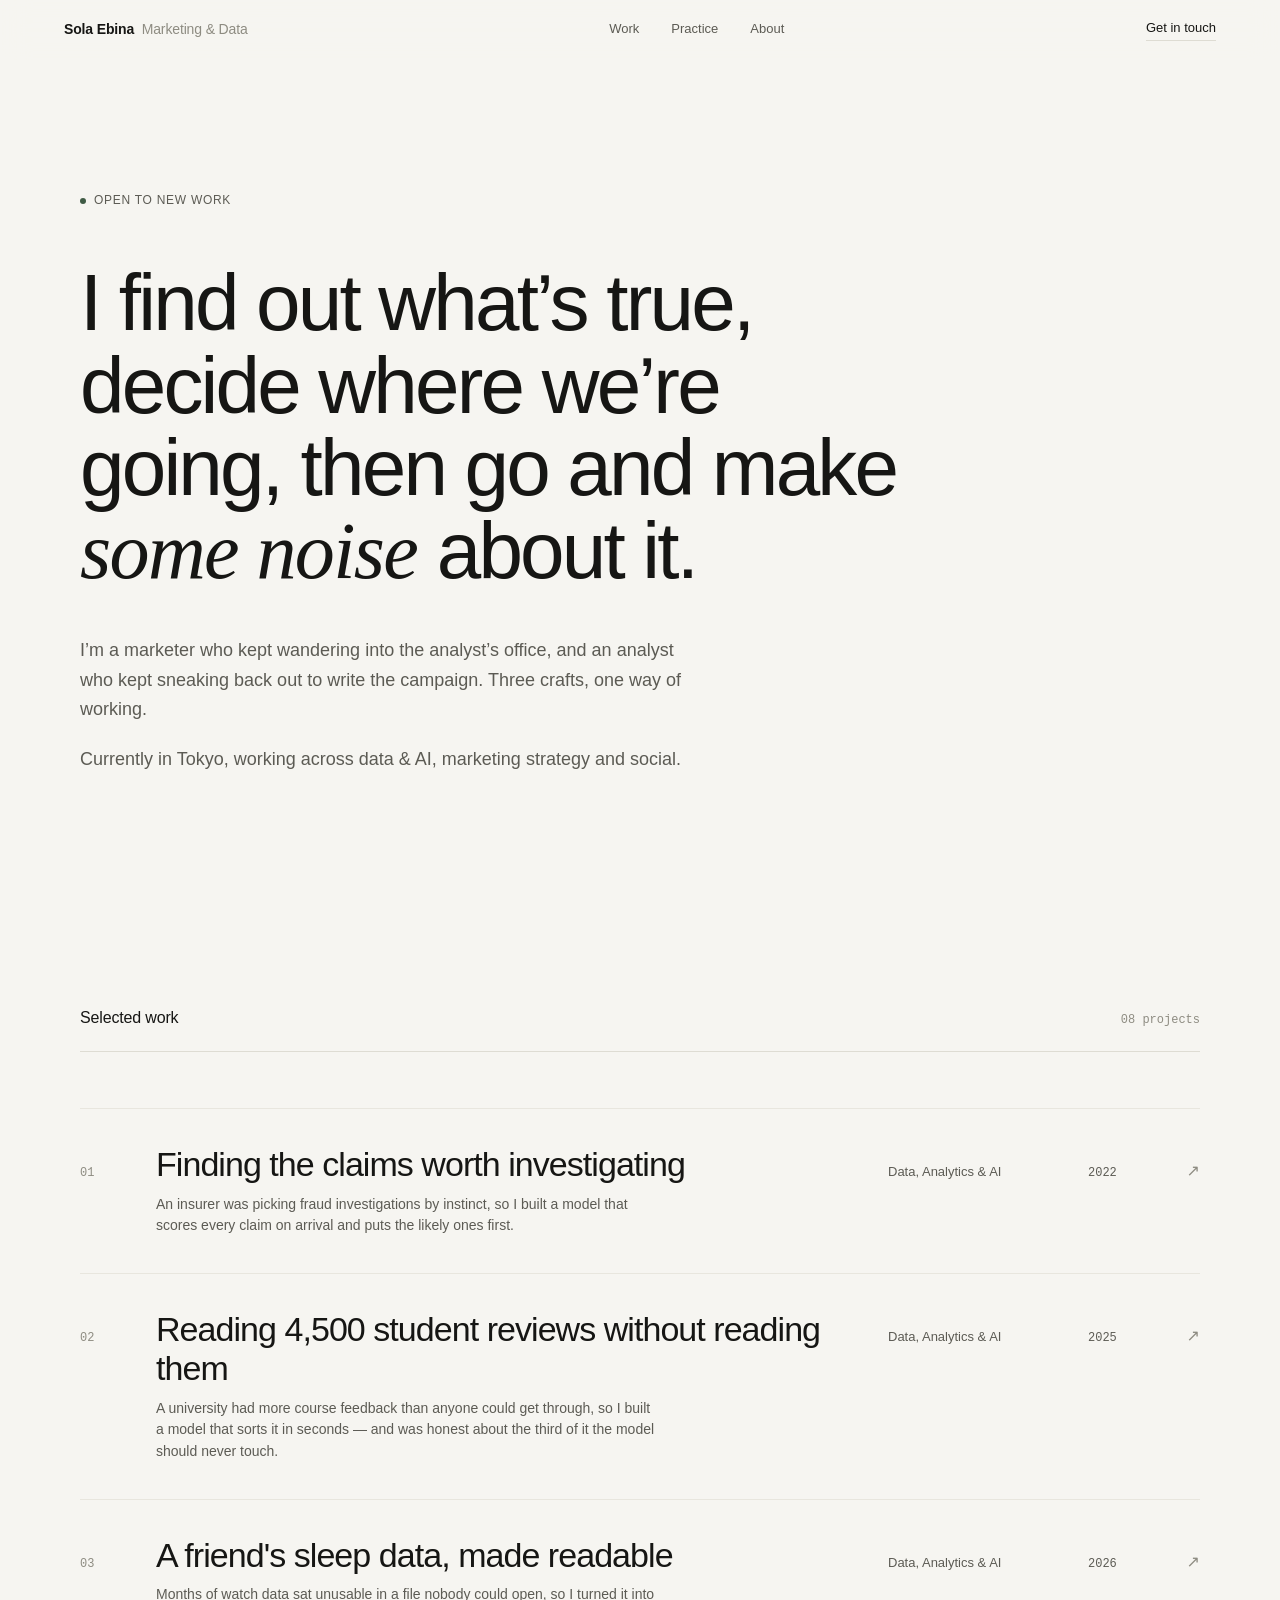
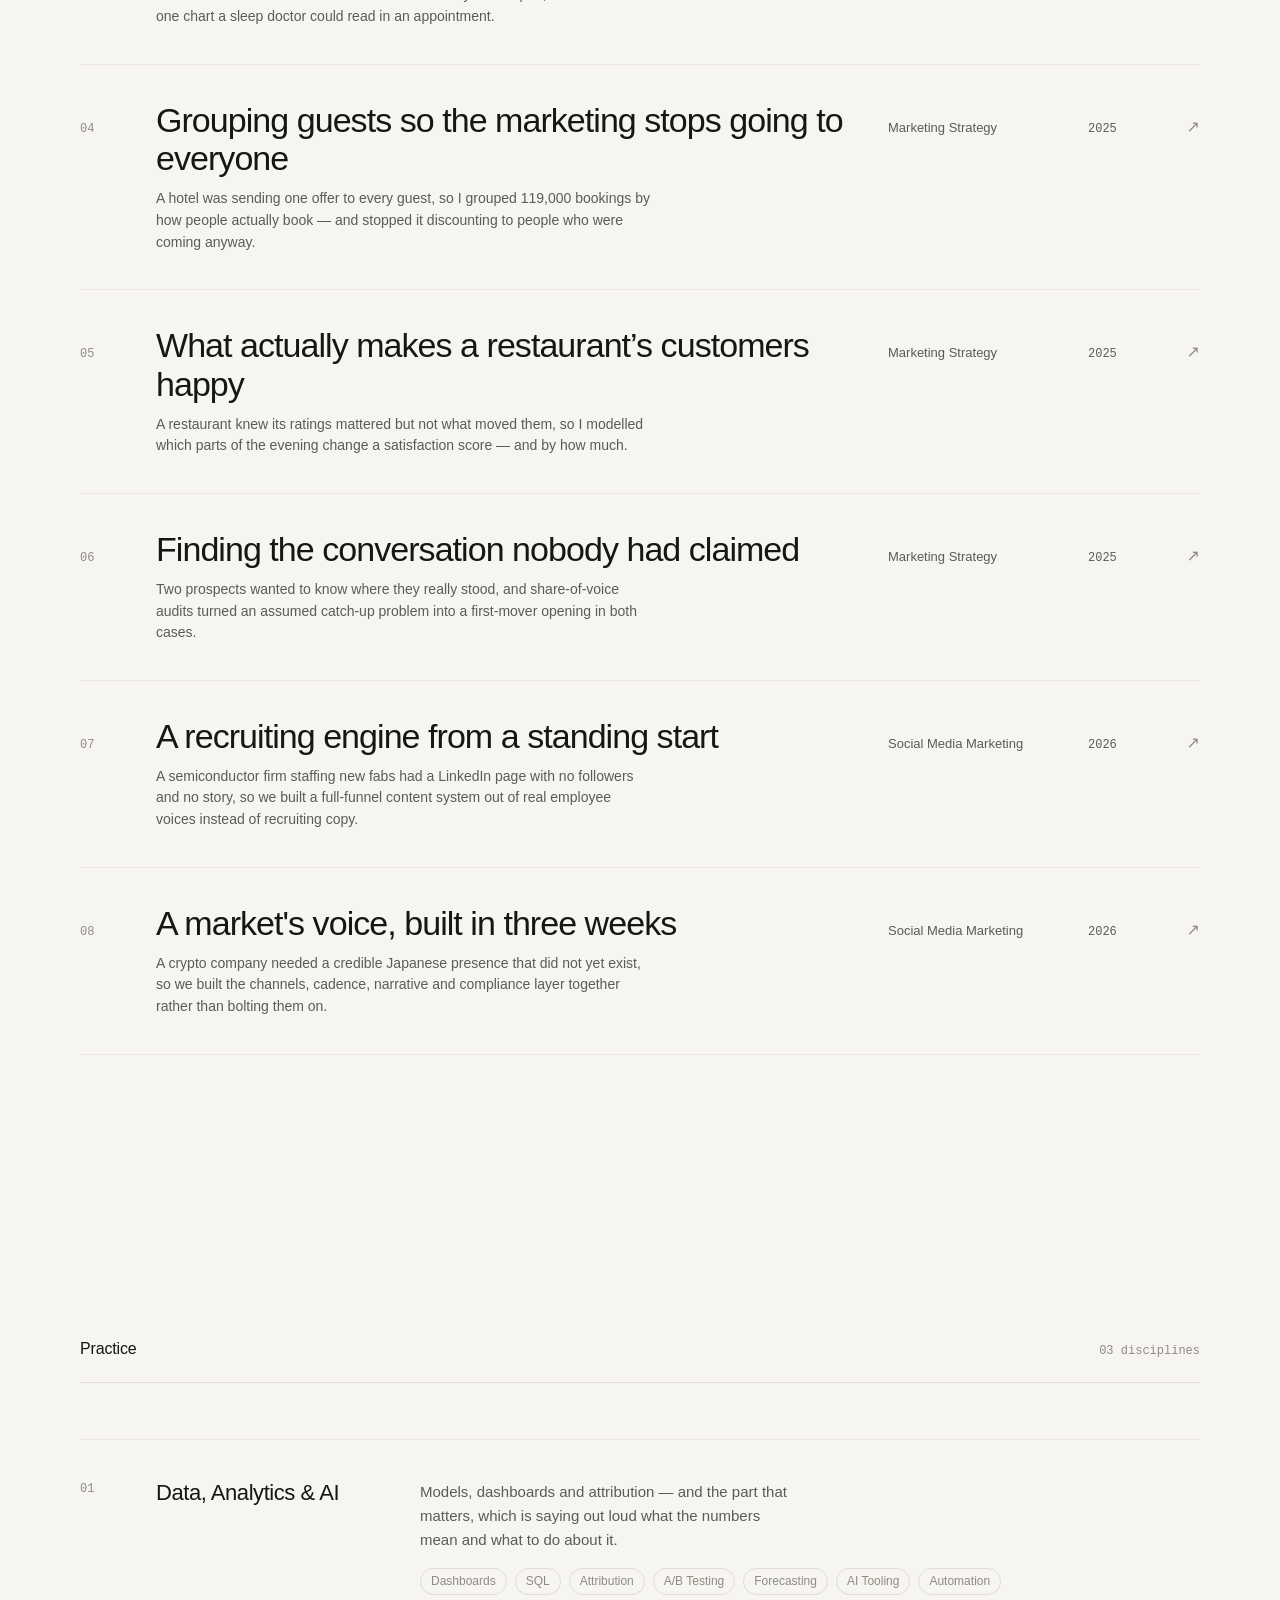
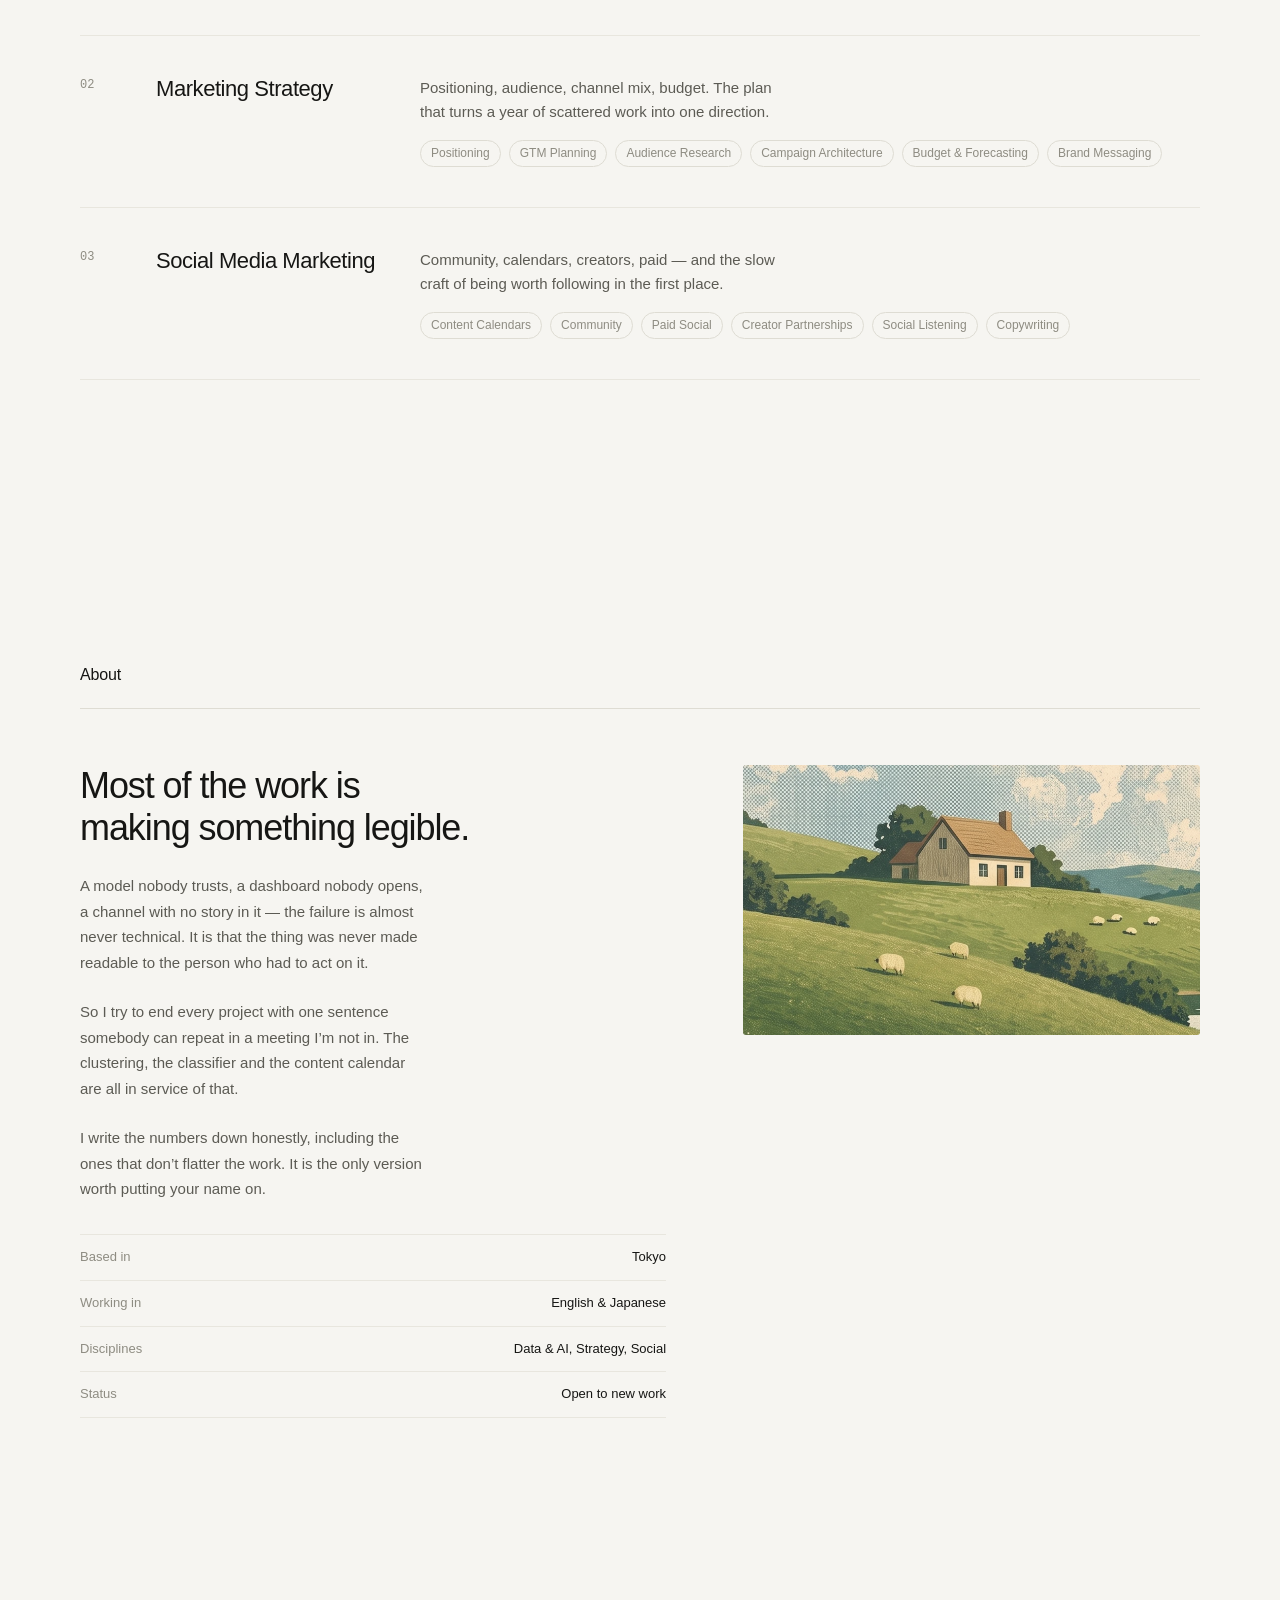
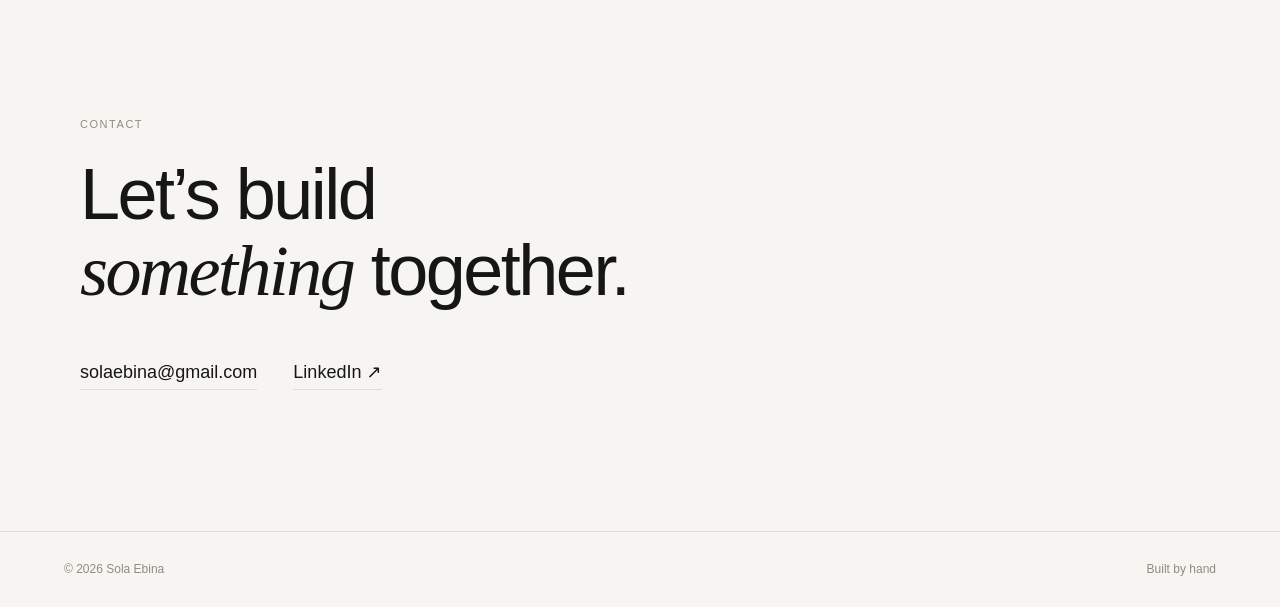
==== index.html @ cb2fb47f "Build minimal portfolio with restructured case studies A ground-up rewrite of the portfolio as a min" ====
<!DOCTYPE html>
<html lang="en">
<head>
<meta charset="utf-8">
<meta name="viewport" content="width=device-width, initial-scale=1">
<title>Sola Ebina — Marketing &amp; Data</title>
<meta name="description" content="Marketing strategist and data analyst. Selected work in data &amp; AI, marketing strategy and social media.">
<meta name="color-scheme" content="light dark">
<meta property="og:title" content="Sola Ebina — Marketing &amp; Data">
<meta property="og:description" content="Marketing strategist and data analyst. Selected work in data &amp; AI, marketing strategy and social media.">
<meta property="og:type" content="website">
<link rel="icon" href="data:image/svg+xml,<svg xmlns='http://www.w3.org/2000/svg' viewBox='0 0 100 100'><rect width='100' height='100' rx='22' fill='%23161614'/><text x='50' y='70' font-size='58' font-family='Helvetica,Arial' fill='%23F6F5F1' text-anchor='middle'>S</text></svg>">
<link rel="stylesheet" href="styles.css">
</head>
<body>

<a class="skip" href="#work">Skip to work</a>

<header class="site-head">
  <a class="brand" href="#top"><b data-p="name">Sola Ebina</b> &nbsp;<span data-p="role">Marketing &amp; Data</span></a>
  <nav class="site-nav" aria-label="Sections">
    <a href="#work">Work</a>
    <a href="#practice">Practice</a>
    <a href="#about">About</a>
  </nav>
  <a class="head-cta" href="#contact">Get in touch</a>
</header>

<main id="top">

  <!-- ── hero ──────────────────────────────────────────────────────────── -->
  <section class="hero wrap">
    <p class="status"><i></i> Open to new work</p>
    <h1>I find out what&rsquo;s true, decide where we&rsquo;re going, then go and make <em>some noise</em> about it.</h1>
    <p class="hero-sub">
      I&rsquo;m a marketer who kept wandering into the analyst&rsquo;s office, and an analyst
      who kept sneaking back out to write the campaign. Three crafts, one way of working.
    </p>
    <p class="hero-sub">
      Currently in <span data-p="location">Tokyo</span>, working across data &amp; AI,
      marketing strategy and social.
    </p>
  </section>

  <!-- ── selected work ─────────────────────────────────────────────────── -->
  <section class="section wrap" id="work">
    <div class="section-head">
      <h2>Selected work</h2>
      <span class="section-count" data-count>&nbsp;</span>
    </div>
    <div class="index" data-index><!-- built by app.js --></div>
  </section>

  <!-- ── practice ──────────────────────────────────────────────────────── -->
  <section class="section wrap rise" id="practice">
    <div class="section-head">
      <h2>Practice</h2>
      <span class="section-count">03 disciplines</span>
    </div>
    <div class="practice-list" data-practice><!-- built by app.js --></div>
  </section>

  <!-- ── about ─────────────────────────────────────────────────────────── -->
  <section class="section wrap rise" id="about">
    <div class="section-head">
      <h2>About</h2>
    </div>

    <div class="about-grid">
      <div class="about-copy">
        <h2>Most of the work is making something legible.</h2>
        <p>
          A model nobody trusts, a dashboard nobody opens, a channel with no story
          in it &mdash; the failure is almost never technical. It is that the thing
          was never made readable to the person who had to act on it.
        </p>
        <p>
          So I try to end every project with one sentence somebody can repeat in a
          meeting I&rsquo;m not in. The clustering, the classifier and the content
          calendar are all in service of that.
        </p>
        <p>
          I write the numbers down honestly, including the ones that don&rsquo;t
          flatter the work. It is the only version worth putting your name on.
        </p>

        <dl class="about-facts">
          <div><dt>Based in</dt><dd data-p="location">Tokyo</dd></div>
          <div><dt>Working in</dt><dd>English &amp; Japanese</dd></div>
          <div><dt>Disciplines</dt><dd>Data &amp; AI, Strategy, Social</dd></div>
          <div><dt>Status</dt><dd>Open to new work</dd></div>
        </dl>
      </div>

      <div class="about-art">
        <img src="images/about.webp" alt="" loading="lazy">
      </div>
    </div>
  </section>

  <!-- ── contact ───────────────────────────────────────────────────────── -->
  <section class="contact wrap rise" id="contact">
    <p class="eyebrow" style="margin-bottom:1.5rem">Contact</p>
    <h2>Let&rsquo;s build <em>something</em> together.</h2>
    <div class="contact-links">
      <a data-mailto href="mailto:solaebina@gmail.com"><span data-p="email">solaebina@gmail.com</span></a>
      <a data-linkedin href="https://www.linkedin.com/in/solaebina/" target="_blank" rel="noopener">LinkedIn &nearr;</a>
    </div>
  </section>

</main>

<footer class="site-foot">
  <span>&copy; <span id="yr">2026</span> <span data-p="name">Sola Ebina</span></span>
  <span>Built by hand</span>
</footer>

<script src="content/works.js"></script>
<script src="content.js"></script>
<script src="app.js"></script>
</body>
</html>
---- styles.css ----
/* ============================================================================
   Sola Ebina — portfolio
   One stylesheet. The whole system lives in :root; change it there.
   ========================================================================== */

/* ── tokens ───────────────────────────────────────────────────────────────── */
:root {
  /* paper & ink */
  --paper:      #F6F5F1;
  --paper-2:    #EFEEE8;
  --ink:        #161614;
  --ink-2:      #5C5B54;
  --ink-3:      #8E8C82;
  --rule:       #DEDCD3;
  --rule-soft:  #E8E6DE;
  --accent:     #3F5B45;

  /* type */
  --sans: "Helvetica Neue", Helvetica, Inter, -apple-system, BlinkMacSystemFont,
          "Segoe UI", Roboto, system-ui, sans-serif;
  --serif: "Iowan Old Style", "Palatino Linotype", Palatino, "Book Antiqua",
           Georgia, ui-serif, serif;
  --mono: ui-monospace, SFMono-Regular, "SF Mono", Menlo, Consolas, monospace;

  /* measure & rhythm */
  --gutter: clamp(1.25rem, 5vw, 4.5rem);
  --max:    78rem;
  --prose:  38rem;
  --section: clamp(5rem, 11vw, 9.5rem);

  --ease: cubic-bezier(.22, .61, .36, 1);
}

@media (prefers-color-scheme: dark) {
  :root {
    --paper:     #101010;
    --paper-2:   #171716;
    --ink:       #ECEAE3;
    --ink-2:     #9C9A92;
    --ink-3:     #6B6960;
    --rule:      #2A2A27;
    --rule-soft: #212120;
    --accent:    #9DBBA2;
  }
}

/* ── reset ────────────────────────────────────────────────────────────────── */
*, *::before, *::after { box-sizing: border-box; }
html { -webkit-text-size-adjust: 100%; scroll-behavior: smooth; }
@media (prefers-reduced-motion: reduce) { html { scroll-behavior: auto; } }

body {
  margin: 0;
  background: var(--paper);
  color: var(--ink);
  font-family: var(--sans);
  font-size: 1rem;
  line-height: 1.6;
  -webkit-font-smoothing: antialiased;
  text-rendering: optimizeLegibility;
}

h1, h2, h3, h4, p, figure, ul, ol, blockquote { margin: 0; }
ul, ol { padding: 0; list-style: none; }
img { max-width: 100%; display: block; }
a { color: inherit; }

:focus-visible {
  outline: 2px solid var(--accent);
  outline-offset: 3px;
  border-radius: 2px;
}

.wrap {
  width: 100%;
  max-width: var(--max);
  margin-inline: auto;
  padding-inline: var(--gutter);
}

.eyebrow {
  font-size: .6875rem;
  letter-spacing: .14em;
  text-transform: uppercase;
  color: var(--ink-3);
  font-weight: 500;
}

.rule { height: 1px; background: var(--rule); border: 0; }

.skip {
  position: absolute; left: -9999px;
  background: var(--ink); color: var(--paper);
  padding: .75rem 1rem; z-index: 100;
}
.skip:focus { left: var(--gutter); top: .75rem; }

/* ── header ───────────────────────────────────────────────────────────────── */
.site-head {
  position: sticky; top: 0; z-index: 50;
  display: flex; align-items: center; justify-content: space-between;
  gap: 1.5rem;
  padding: 1.125rem var(--gutter);
  background: color-mix(in srgb, var(--paper) 88%, transparent);
  backdrop-filter: saturate(1.4) blur(14px);
  border-bottom: 1px solid transparent;
  transition: border-color .3s var(--ease);
}
.site-head.is-stuck { border-bottom-color: var(--rule); }

.brand {
  font-size: .875rem;
  font-weight: 600;
  letter-spacing: -.01em;
  text-decoration: none;
  white-space: nowrap;
}
.brand span { color: var(--ink-3); font-weight: 400; }

.site-nav { display: flex; gap: clamp(1rem, 3vw, 2rem); }
.site-nav a {
  font-size: .8125rem;
  color: var(--ink-2);
  text-decoration: none;
  transition: color .2s var(--ease);
}
.site-nav a:hover { color: var(--ink); }
@media (max-width: 640px) { .site-nav { display: none; } }

.head-cta {
  font-size: .8125rem;
  text-decoration: none;
  border-bottom: 1px solid var(--rule);
  padding-bottom: 1px;
  transition: border-color .2s var(--ease);
  white-space: nowrap;
}
.head-cta:hover { border-color: var(--ink); }

/* ── hero ─────────────────────────────────────────────────────────────────── */
.hero { padding-block: clamp(4rem, 14vh, 9rem) clamp(4rem, 10vh, 7rem); }

.status {
  display: inline-flex; align-items: center; gap: .5rem;
  font-size: .75rem; letter-spacing: .06em; text-transform: uppercase;
  color: var(--ink-2);
  margin-bottom: clamp(2rem, 5vw, 3.25rem);
}
.status i {
  width: 6px; height: 6px; border-radius: 50%;
  background: var(--accent); font-style: normal;
  box-shadow: 0 0 0 0 color-mix(in srgb, var(--accent) 60%, transparent);
  animation: pulse 2.8s var(--ease) infinite;
}
@keyframes pulse {
  0%   { box-shadow: 0 0 0 0 color-mix(in srgb, var(--accent) 55%, transparent); }
  70%  { box-shadow: 0 0 0 7px transparent; }
  100% { box-shadow: 0 0 0 0 transparent; }
}
@media (prefers-reduced-motion: reduce) { .status i { animation: none; } }

.hero h1 {
  font-size: clamp(2.25rem, 6.4vw, 5rem);
  line-height: 1.03;
  letter-spacing: -.035em;
  font-weight: 500;
  max-width: 19ch;
  text-wrap: balance;
}
.hero h1 em {
  font-family: var(--serif);
  font-style: italic;
  font-weight: 400;
  letter-spacing: -.02em;
}

.hero-sub {
  margin-top: clamp(1.75rem, 4vw, 2.75rem);
  max-width: var(--prose);
  font-size: clamp(1rem, 1.5vw, 1.125rem);
  color: var(--ink-2);
  line-height: 1.65;
}
.hero-sub + .hero-sub { margin-top: 1.1em; }

/* ── section scaffolding ──────────────────────────────────────────────────── */
.section { padding-block: var(--section); }

.section-head {
  display: flex; align-items: baseline; justify-content: space-between;
  gap: 1rem;
  padding-bottom: 1.25rem;
  border-bottom: 1px solid var(--rule);
  margin-bottom: clamp(2rem, 5vw, 3.5rem);
}
.section-head h2 {
  font-size: 1rem; font-weight: 500; letter-spacing: -.01em;
}
.section-count { font-family: var(--mono); font-size: .75rem; color: var(--ink-3); }

/* ── the work index ───────────────────────────────────────────────────────── */
.index { border-top: 1px solid var(--rule-soft); }

.row {
  position: relative;
  display: grid;
  grid-template-columns: 3.25rem minmax(0, 1fr) 11rem 4rem 1.5rem;
  align-items: baseline;
  gap: 1.5rem;
  padding: clamp(1.5rem, 3vw, 2.25rem) 0;
  border-bottom: 1px solid var(--rule-soft);
  text-decoration: none;
  transition: opacity .3s var(--ease);
}
.index:hover .row { opacity: .38; }
.index .row:hover { opacity: 1; }

.row-num {
  font-family: var(--mono); font-size: .75rem; color: var(--ink-3);
  padding-top: .35rem;
}

.row-title {
  display: block;
  font-size: clamp(1.25rem, 2.9vw, 2.125rem);
  line-height: 1.14;
  letter-spacing: -.028em;
  font-weight: 500;
  transition: transform .45s var(--ease);
}
.row:hover .row-title { transform: translateX(.4rem); }
@media (prefers-reduced-motion: reduce) { .row:hover .row-title { transform: none; } }

.row-thesis {
  display: block;
  margin-top: .625rem;
  font-size: .875rem;
  color: var(--ink-2);
  max-width: 64ch;
  line-height: 1.55;
}

.row-disc, .row-year {
  font-size: .8125rem; color: var(--ink-2);
}
.row-year { font-family: var(--mono); font-size: .75rem; }

.row-go {
  font-size: 1rem; color: var(--ink-3); justify-self: end;
  transition: transform .45s var(--ease), color .2s var(--ease);
}
.row:hover .row-go { transform: translate(.3rem, -.3rem); color: var(--ink); }
@media (prefers-reduced-motion: reduce) { .row:hover .row-go { transform: none; } }

@media (max-width: 900px) {
  /* Two rows: the title, then discipline and year sharing a line beneath it.
     Every child is placed by hand — auto-placement puts the year in the
     number's cell. */
  .row {
    grid-template-columns: 2.25rem minmax(0, 1fr) auto;
    gap: .5rem 1rem;
  }
  .row-num  { grid-area: 1 / 1; }
  .row > span:nth-child(2) { grid-area: 1 / 2 / 2 / 4; }
  .row-disc { grid-area: 2 / 2; font-size: .75rem; color: var(--ink-3); }
  .row-year { grid-area: 2 / 3; align-self: baseline; }
  .row-go   { display: none; }
}

/* the image that follows the cursor across the index */
.peek {
  position: fixed; top: 0; left: 0;
  width: 15rem; aspect-ratio: 4 / 3;
  border-radius: 3px; overflow: hidden;
  pointer-events: none; z-index: 40;
  /* JS positions the top-left corner beside the cursor, so the transform
     only has to carry the entrance. */
  opacity: 0; transform: scale(.94);
  transition: opacity .28s var(--ease), transform .28s var(--ease);
  box-shadow: 0 18px 50px -18px rgb(0 0 0 / .35);
  background: var(--paper-2);
}
.peek.is-on { opacity: 1; transform: scale(1); }
.peek img { width: 100%; height: 100%; object-fit: cover; }
@media (hover: none), (max-width: 900px), (prefers-reduced-motion: reduce) {
  .peek { display: none; }
}

/* ── practice ─────────────────────────────────────────────────────────────── */
.practice-list { display: grid; gap: 0; }
.practice {
  display: grid;
  grid-template-columns: 3.25rem minmax(0, 15rem) minmax(0, 1fr);
  gap: 1.5rem;
  padding: clamp(1.75rem, 3.5vw, 2.5rem) 0;
  border-bottom: 1px solid var(--rule-soft);
}
.practice:first-child { border-top: 1px solid var(--rule-soft); }
.practice-num { font-family: var(--mono); font-size: .75rem; color: var(--ink-3); }
.practice h3 {
  font-size: clamp(1.0625rem, 1.8vw, 1.375rem);
  font-weight: 500; letter-spacing: -.02em; line-height: 1.2;
}
.practice p { color: var(--ink-2); font-size: .9375rem; max-width: 44ch; }
.practice .skills {
  display: flex; flex-wrap: wrap; gap: .375rem .5rem;
  margin-top: 1rem;
}
.practice .skills li {
  font-size: .75rem; color: var(--ink-3);
  border: 1px solid var(--rule); border-radius: 999px;
  padding: .1875rem .625rem;
}
@media (max-width: 780px) {
  .practice { grid-template-columns: 2.25rem minmax(0, 1fr); gap: 1rem; }
  .practice > div:last-child { grid-column: 2; margin-top: .75rem; }
}

/* ── about ────────────────────────────────────────────────────────────────── */
.about-grid {
  display: grid;
  grid-template-columns: minmax(0, 1fr) minmax(0, .78fr);
  gap: clamp(2rem, 6vw, 5rem);
  align-items: start;
}
.about-copy h2 {
  font-size: clamp(1.5rem, 3.2vw, 2.25rem);
  font-weight: 500; letter-spacing: -.03em; line-height: 1.18;
  max-width: 20ch; text-wrap: balance;
}
.about-copy p {
  margin-top: 1.5rem; color: var(--ink-2);
  max-width: 42ch; font-size: .9375rem; line-height: 1.7;
}
.about-art img { border-radius: 3px; filter: saturate(.7) contrast(1.02); }
.about-facts {
  margin-top: 2rem; display: grid; gap: 0;
  border-top: 1px solid var(--rule-soft);
}
.about-facts div {
  display: flex; justify-content: space-between; gap: 1rem;
  padding: .75rem 0; border-bottom: 1px solid var(--rule-soft);
  font-size: .8125rem;
}
.about-facts dt { color: var(--ink-3); }
.about-facts dd { margin: 0; }
@media (max-width: 820px) { .about-grid { grid-template-columns: 1fr; } }

/* ── contact ──────────────────────────────────────────────────────────────── */
.contact { padding-block: var(--section); }
.contact h2 {
  font-size: clamp(2rem, 6vw, 4.5rem);
  font-weight: 500; letter-spacing: -.035em; line-height: 1.05;
  max-width: 16ch; text-wrap: balance;
}
.contact h2 em { font-family: var(--serif); font-style: italic; font-weight: 400; }
.contact-links {
  margin-top: clamp(2rem, 5vw, 3rem);
  display: flex; flex-wrap: wrap; gap: 1rem 2.25rem;
}
.contact-links a {
  font-size: clamp(.9375rem, 1.6vw, 1.125rem);
  text-decoration: none;
  border-bottom: 1px solid var(--rule);
  padding-bottom: .1875rem;
  transition: border-color .25s var(--ease);
}
.contact-links a:hover { border-color: var(--ink); }

/* ── footer ───────────────────────────────────────────────────────────────── */
.site-foot {
  display: flex; flex-wrap: wrap; gap: .5rem 1.5rem;
  justify-content: space-between;
  padding: 1.75rem var(--gutter);
  border-top: 1px solid var(--rule);
  font-size: .75rem; color: var(--ink-3);
}

/* ── case study page ──────────────────────────────────────────────────────── */
/* A case is one long read, so the whole page sits in a tighter measure than
   the index does. Everything below inherits it through .wrap. */
.page-case { --max: 64rem; }

.case { padding-block: clamp(2.5rem, 7vh, 4.5rem) 0; }

.back {
  display: inline-flex; align-items: center; gap: .5rem;
  font-size: .8125rem; color: var(--ink-2); text-decoration: none;
  transition: color .2s var(--ease);
}
.back:hover { color: var(--ink); }
.back span { transition: transform .3s var(--ease); }
.back:hover span { transform: translateX(-.25rem); }

.case-head { padding-block: clamp(2.5rem, 6vw, 4.5rem) clamp(2rem, 5vw, 3.5rem); }
.case-head h1 {
  font-size: clamp(2rem, 5.4vw, 4rem);
  font-weight: 500; letter-spacing: -.035em; line-height: 1.06;
  max-width: 17ch; text-wrap: balance;
}
.case-thesis {
  margin-top: clamp(1.5rem, 3vw, 2.25rem);
  font-family: var(--serif);
  font-size: clamp(1.125rem, 2.1vw, 1.5rem);
  line-height: 1.45;
  color: var(--ink-2);
  max-width: 44ch;
}

.case-meta {
  display: grid;
  grid-template-columns: repeat(auto-fit, minmax(8rem, 1fr));
  gap: 1.5rem 2rem;
  padding-block: clamp(1.75rem, 4vw, 2.5rem);
  border-top: 1px solid var(--rule);
  border-bottom: 1px solid var(--rule);
}
.case-meta dt {
  font-size: .6875rem; letter-spacing: .12em; text-transform: uppercase;
  color: var(--ink-3); margin-bottom: .4375rem;
}
.case-meta dd { margin: 0; font-size: .875rem; }

.case-hero { margin-block: clamp(2.5rem, 6vw, 4.5rem); }
.case-hero img { border-radius: 3px; width: 100%; }

/* the body: a label rail on the left, prose in a narrow measure */
.case-body { padding-bottom: clamp(4rem, 10vw, 7rem); }

.case-section {
  display: grid;
  grid-template-columns: minmax(0, 9rem) minmax(0, var(--prose));
  gap: clamp(1.5rem, 5vw, 4rem);
  padding-block: clamp(2.5rem, 6vw, 4rem);
  border-top: 1px solid var(--rule-soft);
}
.case-section:first-child { border-top: 0; }

.case-label {
  font-size: .6875rem; letter-spacing: .14em; text-transform: uppercase;
  color: var(--ink-3);
  position: sticky; top: 5rem; align-self: start;
}

.case-content > * + * { margin-top: 1.5rem; }
.case-content p {
  font-family: var(--serif);
  font-size: 1.0625rem;
  line-height: 1.68;
  color: var(--ink);
}
.case-content strong { font-weight: 600; }
.case-content em { font-style: italic; color: var(--ink-2); }
.case-content code {
  font-family: var(--mono); font-size: .875em;
  background: var(--paper-2); padding: .0625rem .3125rem; border-radius: 3px;
}
.case-content a { color: var(--accent); text-underline-offset: 3px; }

/* numbered moves */
.steps { counter-reset: step; }
.steps li {
  counter-increment: step;
  position: relative;
  padding-left: 2.25rem;
  font-size: .9375rem;
  line-height: 1.6;
  color: var(--ink-2);
}
.steps li + li { margin-top: 1rem; }
.steps li::before {
  content: counter(step, decimal-leading-zero);
  position: absolute; left: 0; top: .0625rem;
  font-family: var(--mono); font-size: .6875rem;
  color: var(--ink-3);
}

/* plain points */
.points li {
  position: relative; padding-left: 1.25rem;
  font-size: .9375rem; line-height: 1.6; color: var(--ink-2);
}
.points li + li { margin-top: .75rem; }
.points li::before {
  content: ""; position: absolute; left: 0; top: .6875rem;
  width: .4375rem; height: 1px; background: var(--ink-3);
}
.points strong { color: var(--ink); }

/* the numbers */
.stats {
  display: grid;
  grid-template-columns: repeat(auto-fit, minmax(7.5rem, 1fr));
  gap: 1.75rem 1.5rem;
  padding-block: .5rem;
}
.stat-value {
  font-size: clamp(1.5rem, 3.2vw, 2.25rem);
  font-weight: 500; letter-spacing: -.035em; line-height: 1;
  font-variant-numeric: tabular-nums;
}
.stat-label {
  margin-top: .625rem; font-size: .75rem; line-height: 1.4;
  color: var(--ink-3); max-width: 18ch;
}

/* an aside, set apart from the argument */
.note {
  border-left: 2px solid var(--rule);
  padding: .25rem 0 .25rem 1.25rem;
}
.note p { font-family: var(--sans); font-size: .875rem; color: var(--ink-2); line-height: 1.65; }

blockquote.pull { border: 0; padding: .5rem 0; }
blockquote.pull p {
  font-family: var(--serif); font-style: italic;
  font-size: clamp(1.125rem, 2vw, 1.375rem); line-height: 1.45;
}
blockquote.pull cite {
  display: block; margin-top: .875rem;
  font-family: var(--sans); font-style: normal;
  font-size: .75rem; color: var(--ink-3);
}

figure img { border-radius: 3px; }
figcaption {
  margin-top: .75rem; font-size: .75rem; line-height: 1.5; color: var(--ink-3);
  max-width: 62ch;
}

@media (max-width: 780px) {
  .case-section { grid-template-columns: 1fr; gap: 1rem; }
  .case-label { position: static; }
}

/* wider images escape the prose measure on big screens */
@media (min-width: 1100px) {
  .case-content figure { width: calc(100% + 7rem); }
}

/* tags */
.case-tags { display: flex; flex-wrap: wrap; gap: .375rem .5rem; }
.case-tags li {
  font-size: .75rem; color: var(--ink-3);
  border: 1px solid var(--rule); border-radius: 999px;
  padding: .1875rem .625rem;
}

/* next case */
.case-next { border-top: 1px solid var(--rule); padding-block: clamp(3rem, 7vw, 5rem); }
.case-next a { text-decoration: none; display: block; }
.case-next .eyebrow { margin-bottom: 1rem; }
.case-next h2 {
  font-size: clamp(1.5rem, 4vw, 2.75rem);
  font-weight: 500; letter-spacing: -.03em; line-height: 1.1;
  max-width: 18ch;
  transition: transform .45s var(--ease);
}
.case-next a:hover h2 { transform: translateX(.5rem); }
@media (prefers-reduced-motion: reduce) { .case-next a:hover h2 { transform: none; } }

/* ── reveal on scroll ─────────────────────────────────────────────────────── */
.rise { opacity: 0; transform: translateY(1rem); }
.rise.is-in {
  opacity: 1; transform: none;
  transition: opacity .7s var(--ease), transform .7s var(--ease);
}
@media (prefers-reduced-motion: reduce) {
  .rise, .rise.is-in { opacity: 1; transform: none; transition: none; }
}

/* ── print ────────────────────────────────────────────────────────────────── */
@media print {
  .site-head, .site-foot, .peek, .case-next, .back { display: none; }
  body { background: #fff; color: #000; }
  .case-section { break-inside: avoid; grid-template-columns: 1fr; }
  .rise { opacity: 1; transform: none; }
}
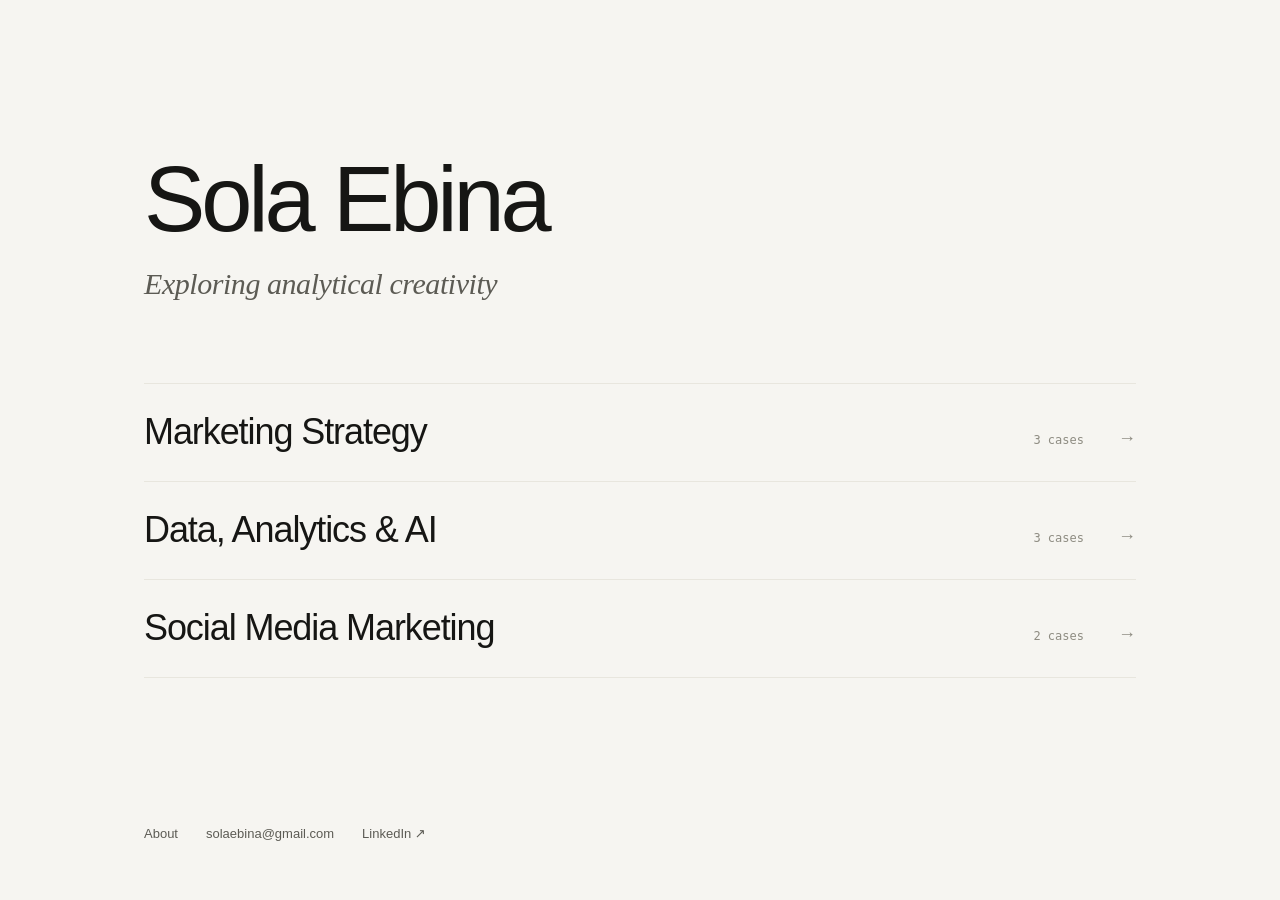
==== commit 5f3d6561: "Restructure the site around a bare front door The front page was carrying the whole site: hero, work" ====
--- a/index.html
+++ b/index.html
@@ -3,120 +3,39 @@
 <head>
 <meta charset="utf-8">
 <meta name="viewport" content="width=device-width, initial-scale=1">
-<title>Sola Ebina — Marketing &amp; Data</title>
-<meta name="description" content="Marketing strategist and data analyst. Selected work in data &amp; AI, marketing strategy and social media.">
+<title>Sola Ebina</title>
+<meta name="description" content="Sola Ebina — exploring analytical creativity. Marketing strategy, data analytics &amp; AI, social media marketing.">
 <meta name="color-scheme" content="light dark">
-<meta property="og:title" content="Sola Ebina — Marketing &amp; Data">
-<meta property="og:description" content="Marketing strategist and data analyst. Selected work in data &amp; AI, marketing strategy and social media.">
+<meta property="og:title" content="Sola Ebina">
+<meta property="og:description" content="Exploring analytical creativity.">
 <meta property="og:type" content="website">
 <link rel="icon" href="data:image/svg+xml,<svg xmlns='http://www.w3.org/2000/svg' viewBox='0 0 100 100'><rect width='100' height='100' rx='22' fill='%23161614'/><text x='50' y='70' font-size='58' font-family='Helvetica,Arial' fill='%23F6F5F1' text-anchor='middle'>S</text></svg>">
 <link rel="stylesheet" href="styles.css">
 </head>
-<body>
+<body class="page-front">
 
-<a class="skip" href="#work">Skip to work</a>
+<main class="front">
+  <div class="front-inner">
 
-<header class="site-head">
-  <a class="brand" href="#top"><b data-p="name">Sola Ebina</b> &nbsp;<span data-p="role">Marketing &amp; Data</span></a>
-  <nav class="site-nav" aria-label="Sections">
-    <a href="#work">Work</a>
-    <a href="#practice">Practice</a>
-    <a href="#about">About</a>
-  </nav>
-  <a class="head-cta" href="#contact">Get in touch</a>
-</header>
+    <h1 class="front-name" data-p="name">Sola Ebina</h1>
+    <p class="front-line">Exploring analytical creativity</p>
 
-<main id="top">
+    <nav class="front-nav" data-front-nav aria-label="Disciplines">
+      <!-- built by front.js from the disciplines in content/works.js -->
+    </nav>
 
-  <!-- ── hero ──────────────────────────────────────────────────────────── -->
-  <section class="hero wrap">
-    <p class="status"><i></i> Open to new work</p>
-    <h1>I find out what&rsquo;s true, decide where we&rsquo;re going, then go and make <em>some noise</em> about it.</h1>
-    <p class="hero-sub">
-      I&rsquo;m a marketer who kept wandering into the analyst&rsquo;s office, and an analyst
-      who kept sneaking back out to write the campaign. Three crafts, one way of working.
-    </p>
-    <p class="hero-sub">
-      Currently in <span data-p="location">Tokyo</span>, working across data &amp; AI,
-      marketing strategy and social.
-    </p>
-  </section>
+  </div>
 
-  <!-- ── selected work ─────────────────────────────────────────────────── -->
-  <section class="section wrap" id="work">
-    <div class="section-head">
-      <h2>Selected work</h2>
-      <span class="section-count" data-count>&nbsp;</span>
-    </div>
-    <div class="index" data-index><!-- built by app.js --></div>
-  </section>
-
-  <!-- ── practice ──────────────────────────────────────────────────────── -->
-  <section class="section wrap rise" id="practice">
-    <div class="section-head">
-      <h2>Practice</h2>
-      <span class="section-count">03 disciplines</span>
-    </div>
-    <div class="practice-list" data-practice><!-- built by app.js --></div>
-  </section>
-
-  <!-- ── about ─────────────────────────────────────────────────────────── -->
-  <section class="section wrap rise" id="about">
-    <div class="section-head">
-      <h2>About</h2>
-    </div>
-
-    <div class="about-grid">
-      <div class="about-copy">
-        <h2>Most of the work is making something legible.</h2>
-        <p>
-          A model nobody trusts, a dashboard nobody opens, a channel with no story
-          in it &mdash; the failure is almost never technical. It is that the thing
-          was never made readable to the person who had to act on it.
-        </p>
-        <p>
-          So I try to end every project with one sentence somebody can repeat in a
-          meeting I&rsquo;m not in. The clustering, the classifier and the content
-          calendar are all in service of that.
-        </p>
-        <p>
-          I write the numbers down honestly, including the ones that don&rsquo;t
-          flatter the work. It is the only version worth putting your name on.
-        </p>
-
-        <dl class="about-facts">
-          <div><dt>Based in</dt><dd data-p="location">Tokyo</dd></div>
-          <div><dt>Working in</dt><dd>English &amp; Japanese</dd></div>
-          <div><dt>Disciplines</dt><dd>Data &amp; AI, Strategy, Social</dd></div>
-          <div><dt>Status</dt><dd>Open to new work</dd></div>
-        </dl>
-      </div>
-
-      <div class="about-art">
-        <img src="images/about.webp" alt="" loading="lazy">
-      </div>
-    </div>
-  </section>
-
-  <!-- ── contact ───────────────────────────────────────────────────────── -->
-  <section class="contact wrap rise" id="contact">
-    <p class="eyebrow" style="margin-bottom:1.5rem">Contact</p>
-    <h2>Let&rsquo;s build <em>something</em> together.</h2>
-    <div class="contact-links">
-      <a data-mailto href="mailto:solaebina@gmail.com"><span data-p="email">solaebina@gmail.com</span></a>
-      <a data-linkedin href="https://www.linkedin.com/in/solaebina/" target="_blank" rel="noopener">LinkedIn &nearr;</a>
-    </div>
-  </section>
-
+  <footer class="front-foot">
+    <a href="about.html">About</a>
+    <a data-mailto href="mailto:solaebina@gmail.com"><span data-p="email">solaebina@gmail.com</span></a>
+    <a data-linkedin href="https://www.linkedin.com/in/solaebina/" target="_blank" rel="noopener">LinkedIn &nearr;</a>
+  </footer>
 </main>
-
-<footer class="site-foot">
-  <span>&copy; <span id="yr">2026</span> <span data-p="name">Sola Ebina</span></span>
-  <span>Built by hand</span>
-</footer>
 
 <script src="content/works.js"></script>
 <script src="content.js"></script>
+<script src="front.js"></script>
 <script src="app.js"></script>
 </body>
 </html>
--- a/styles.css
+++ b/styles.css
@@ -125,6 +125,7 @@
   transition: color .2s var(--ease);
 }
 .site-nav a:hover { color: var(--ink); }
+.site-nav a[aria-current="page"] { color: var(--ink); }
 @media (max-width: 640px) { .site-nav { display: none; } }
 
 .head-cta {
@@ -137,74 +138,130 @@
 }
 .head-cta:hover { border-color: var(--ink); }
 
-/* ── hero ─────────────────────────────────────────────────────────────────── */
-.hero { padding-block: clamp(4rem, 14vh, 9rem) clamp(4rem, 10vh, 7rem); }
-
-.status {
-  display: inline-flex; align-items: center; gap: .5rem;
-  font-size: .75rem; letter-spacing: .06em; text-transform: uppercase;
-  color: var(--ink-2);
-  margin-bottom: clamp(2rem, 5vw, 3.25rem);
-}
-.status i {
-  width: 6px; height: 6px; border-radius: 50%;
-  background: var(--accent); font-style: normal;
-  box-shadow: 0 0 0 0 color-mix(in srgb, var(--accent) 60%, transparent);
-  animation: pulse 2.8s var(--ease) infinite;
-}
-@keyframes pulse {
-  0%   { box-shadow: 0 0 0 0 color-mix(in srgb, var(--accent) 55%, transparent); }
-  70%  { box-shadow: 0 0 0 7px transparent; }
-  100% { box-shadow: 0 0 0 0 transparent; }
-}
-@media (prefers-reduced-motion: reduce) { .status i { animation: none; } }
-
-.hero h1 {
-  font-size: clamp(2.25rem, 6.4vw, 5rem);
-  line-height: 1.03;
-  letter-spacing: -.035em;
+/* ── the front door ───────────────────────────────────────────────────────────
+   The whole page: a name, a line, and three ways in. Nothing else belongs
+   here, so it holds the viewport rather than scrolling. */
+.page-front { --max: 62rem; }
+
+.front {
+  min-height: 100svh;
+  display: flex; flex-direction: column; justify-content: space-between;
+  gap: 3rem;
+  padding: clamp(2rem, 6vh, 3.5rem) var(--gutter);
+}
+
+.front-inner {
+  flex: 1;
+  display: flex; flex-direction: column; justify-content: center;
+  width: 100%; max-width: var(--max); margin-inline: auto;
+  padding-block: clamp(2rem, 8vh, 5rem);
+}
+
+.front-name {
+  font-size: clamp(2.5rem, 7.5vw, 5.75rem);
+  line-height: 1;
+  letter-spacing: -.045em;
   font-weight: 500;
-  max-width: 19ch;
-  text-wrap: balance;
-}
-.hero h1 em {
+}
+
+.front-line {
+  margin-top: clamp(.875rem, 1.6vw, 1.25rem);
   font-family: var(--serif);
   font-style: italic;
-  font-weight: 400;
-  letter-spacing: -.02em;
-}
-
-.hero-sub {
-  margin-top: clamp(1.75rem, 4vw, 2.75rem);
-  max-width: var(--prose);
-  font-size: clamp(1rem, 1.5vw, 1.125rem);
+  font-size: clamp(1.125rem, 2.6vw, 1.875rem);
+  line-height: 1.25;
+  letter-spacing: -.015em;
   color: var(--ink-2);
-  line-height: 1.65;
-}
-.hero-sub + .hero-sub { margin-top: 1.1em; }
-
-/* ── section scaffolding ──────────────────────────────────────────────────── */
-.section { padding-block: var(--section); }
-
-.section-head {
-  display: flex; align-items: baseline; justify-content: space-between;
-  gap: 1rem;
-  padding-bottom: 1.25rem;
-  border-bottom: 1px solid var(--rule);
-  margin-bottom: clamp(2rem, 5vw, 3.5rem);
-}
-.section-head h2 {
-  font-size: 1rem; font-weight: 500; letter-spacing: -.01em;
-}
-.section-count { font-family: var(--mono); font-size: .75rem; color: var(--ink-3); }
-
-/* ── the work index ───────────────────────────────────────────────────────── */
-.index { border-top: 1px solid var(--rule-soft); }
+}
+
+.front-nav {
+  margin-top: clamp(3rem, 9vh, 6rem);
+  border-top: 1px solid var(--rule-soft);
+}
+
+.door {
+  display: grid;
+  grid-template-columns: minmax(0, 1fr) auto 1.75rem;
+  align-items: baseline;
+  gap: 1.5rem;
+  padding: clamp(1.125rem, 2.6vw, 1.75rem) 0;
+  border-bottom: 1px solid var(--rule-soft);
+  text-decoration: none;
+  transition: opacity .3s var(--ease);
+}
+.front-nav:hover .door { opacity: .35; }
+.front-nav .door:hover { opacity: 1; }
+
+.door-name {
+  font-size: clamp(1.25rem, 3.4vw, 2.25rem);
+  line-height: 1.1;
+  letter-spacing: -.03em;
+  font-weight: 500;
+  transition: transform .45s var(--ease);
+}
+.door:hover .door-name { transform: translateX(.4rem); }
+
+.door-count {
+  font-family: var(--mono);
+  font-size: .75rem;
+  color: var(--ink-3);
+}
+
+.door-go {
+  justify-self: end;
+  font-size: 1.125rem;
+  color: var(--ink-3);
+  transition: transform .45s var(--ease), color .2s var(--ease);
+}
+.door:hover .door-go { transform: translateX(.35rem); color: var(--ink); }
+
+@media (prefers-reduced-motion: reduce) {
+  .door:hover .door-name, .door:hover .door-go { transform: none; }
+}
+
+.front-foot {
+  display: flex; flex-wrap: wrap; gap: .5rem 1.75rem;
+  width: 100%; max-width: var(--max); margin-inline: auto;
+  font-size: .8125rem;
+}
+.front-foot a {
+  color: var(--ink-2); text-decoration: none;
+  border-bottom: 1px solid transparent;
+  transition: color .2s var(--ease), border-color .2s var(--ease);
+}
+.front-foot a:hover { color: var(--ink); border-bottom-color: var(--rule); }
+
+/* ── a discipline's showcase ──────────────────────────────────────────────── */
+.work-head { padding-block: clamp(2.5rem, 6vw, 4rem) clamp(2rem, 5vw, 3rem); }
+.work-head h1 {
+  font-size: clamp(2rem, 5vw, 3.5rem);
+  font-weight: 500; letter-spacing: -.035em; line-height: 1.05;
+  max-width: 16ch; text-wrap: balance;
+}
+.work-line {
+  margin-top: clamp(1.25rem, 2.5vw, 1.75rem);
+  font-family: var(--serif);
+  font-size: clamp(1.0625rem, 1.9vw, 1.375rem);
+  line-height: 1.5;
+  color: var(--ink-2);
+  max-width: 46ch;
+}
+.work-empty { padding-block: 2.5rem; color: var(--ink-3); font-size: .9375rem; }
+
+.skills { display: flex; flex-wrap: wrap; gap: .375rem .5rem; margin-top: 1.75rem; }
+.skills li {
+  font-size: .75rem; color: var(--ink-3);
+  border: 1px solid var(--rule); border-radius: 999px;
+  padding: .1875rem .625rem;
+}
+
+/* ── the work list ────────────────────────────────────────────────────────── */
+.index { border-top: 1px solid var(--rule); }
 
 .row {
   position: relative;
   display: grid;
-  grid-template-columns: 3.25rem minmax(0, 1fr) 11rem 4rem 1.5rem;
+  grid-template-columns: minmax(0, 1fr) 4rem 1.75rem;
   align-items: baseline;
   gap: 1.5rem;
   padding: clamp(1.5rem, 3vw, 2.25rem) 0;
@@ -214,11 +271,6 @@
 }
 .index:hover .row { opacity: .38; }
 .index .row:hover { opacity: 1; }
-
-.row-num {
-  font-family: var(--mono); font-size: .75rem; color: var(--ink-3);
-  padding-top: .35rem;
-}
 
 .row-title {
   display: block;
@@ -240,10 +292,7 @@
   line-height: 1.55;
 }
 
-.row-disc, .row-year {
-  font-size: .8125rem; color: var(--ink-2);
-}
-.row-year { font-family: var(--mono); font-size: .75rem; }
+.row-year { font-family: var(--mono); font-size: .75rem; color: var(--ink-2); }
 
 .row-go {
   font-size: 1rem; color: var(--ink-3); justify-self: end;
@@ -252,22 +301,12 @@
 .row:hover .row-go { transform: translate(.3rem, -.3rem); color: var(--ink); }
 @media (prefers-reduced-motion: reduce) { .row:hover .row-go { transform: none; } }
 
-@media (max-width: 900px) {
-  /* Two rows: the title, then discipline and year sharing a line beneath it.
-     Every child is placed by hand — auto-placement puts the year in the
-     number's cell. */
-  .row {
-    grid-template-columns: 2.25rem minmax(0, 1fr) auto;
-    gap: .5rem 1rem;
-  }
-  .row-num  { grid-area: 1 / 1; }
-  .row > span:nth-child(2) { grid-area: 1 / 2 / 2 / 4; }
-  .row-disc { grid-area: 2 / 2; font-size: .75rem; color: var(--ink-3); }
-  .row-year { grid-area: 2 / 3; align-self: baseline; }
-  .row-go   { display: none; }
-}
-
-/* the image that follows the cursor across the index */
+@media (max-width: 700px) {
+  .row { grid-template-columns: minmax(0, 1fr) auto; gap: .5rem 1rem; }
+  .row-go { display: none; }
+}
+
+/* the image that follows the cursor across the list */
 .peek {
   position: fixed; top: 0; left: 0;
   width: 15rem; aspect-ratio: 4 / 3;
@@ -286,80 +325,10 @@
   .peek { display: none; }
 }
 
-/* ── practice ─────────────────────────────────────────────────────────────── */
-.practice-list { display: grid; gap: 0; }
-.practice {
-  display: grid;
-  grid-template-columns: 3.25rem minmax(0, 15rem) minmax(0, 1fr);
-  gap: 1.5rem;
-  padding: clamp(1.75rem, 3.5vw, 2.5rem) 0;
-  border-bottom: 1px solid var(--rule-soft);
-}
-.practice:first-child { border-top: 1px solid var(--rule-soft); }
-.practice-num { font-family: var(--mono); font-size: .75rem; color: var(--ink-3); }
-.practice h3 {
-  font-size: clamp(1.0625rem, 1.8vw, 1.375rem);
-  font-weight: 500; letter-spacing: -.02em; line-height: 1.2;
-}
-.practice p { color: var(--ink-2); font-size: .9375rem; max-width: 44ch; }
-.practice .skills {
-  display: flex; flex-wrap: wrap; gap: .375rem .5rem;
-  margin-top: 1rem;
-}
-.practice .skills li {
-  font-size: .75rem; color: var(--ink-3);
-  border: 1px solid var(--rule); border-radius: 999px;
-  padding: .1875rem .625rem;
-}
-@media (max-width: 780px) {
-  .practice { grid-template-columns: 2.25rem minmax(0, 1fr); gap: 1rem; }
-  .practice > div:last-child { grid-column: 2; margin-top: .75rem; }
-}
-
-/* ── about ────────────────────────────────────────────────────────────────── */
-.about-grid {
-  display: grid;
-  grid-template-columns: minmax(0, 1fr) minmax(0, .78fr);
-  gap: clamp(2rem, 6vw, 5rem);
-  align-items: start;
-}
-.about-copy h2 {
-  font-size: clamp(1.5rem, 3.2vw, 2.25rem);
-  font-weight: 500; letter-spacing: -.03em; line-height: 1.18;
-  max-width: 20ch; text-wrap: balance;
-}
-.about-copy p {
-  margin-top: 1.5rem; color: var(--ink-2);
-  max-width: 42ch; font-size: .9375rem; line-height: 1.7;
-}
-.about-art img { border-radius: 3px; filter: saturate(.7) contrast(1.02); }
-.about-facts {
-  margin-top: 2rem; display: grid; gap: 0;
-  border-top: 1px solid var(--rule-soft);
-}
-.about-facts div {
-  display: flex; justify-content: space-between; gap: 1rem;
-  padding: .75rem 0; border-bottom: 1px solid var(--rule-soft);
-  font-size: .8125rem;
-}
-.about-facts dt { color: var(--ink-3); }
-.about-facts dd { margin: 0; }
-@media (max-width: 820px) { .about-grid { grid-template-columns: 1fr; } }
-
-/* ── contact ──────────────────────────────────────────────────────────────── */
-.contact { padding-block: var(--section); }
-.contact h2 {
-  font-size: clamp(2rem, 6vw, 4.5rem);
-  font-weight: 500; letter-spacing: -.035em; line-height: 1.05;
-  max-width: 16ch; text-wrap: balance;
-}
-.contact h2 em { font-family: var(--serif); font-style: italic; font-weight: 400; }
-.contact-links {
-  margin-top: clamp(2rem, 5vw, 3rem);
-  display: flex; flex-wrap: wrap; gap: 1rem 2.25rem;
-}
+/* ── contact links ────────────────────────────────────────────────────────── */
+.contact-links { display: flex; flex-wrap: wrap; gap: 1rem 2.25rem; }
 .contact-links a {
-  font-size: clamp(.9375rem, 1.6vw, 1.125rem);
+  font-size: 1rem;
   text-decoration: none;
   border-bottom: 1px solid var(--rule);
   padding-bottom: .1875rem;
@@ -368,6 +337,9 @@
 .contact-links a:hover { border-color: var(--ink); }
 
 /* ── footer ───────────────────────────────────────────────────────────────── */
+.site-foot a { color: inherit; text-decoration: none; }
+.site-foot a:hover { color: var(--ink-2); }
+
 .site-foot {
   display: flex; flex-wrap: wrap; gap: .5rem 1.5rem;
   justify-content: space-between;
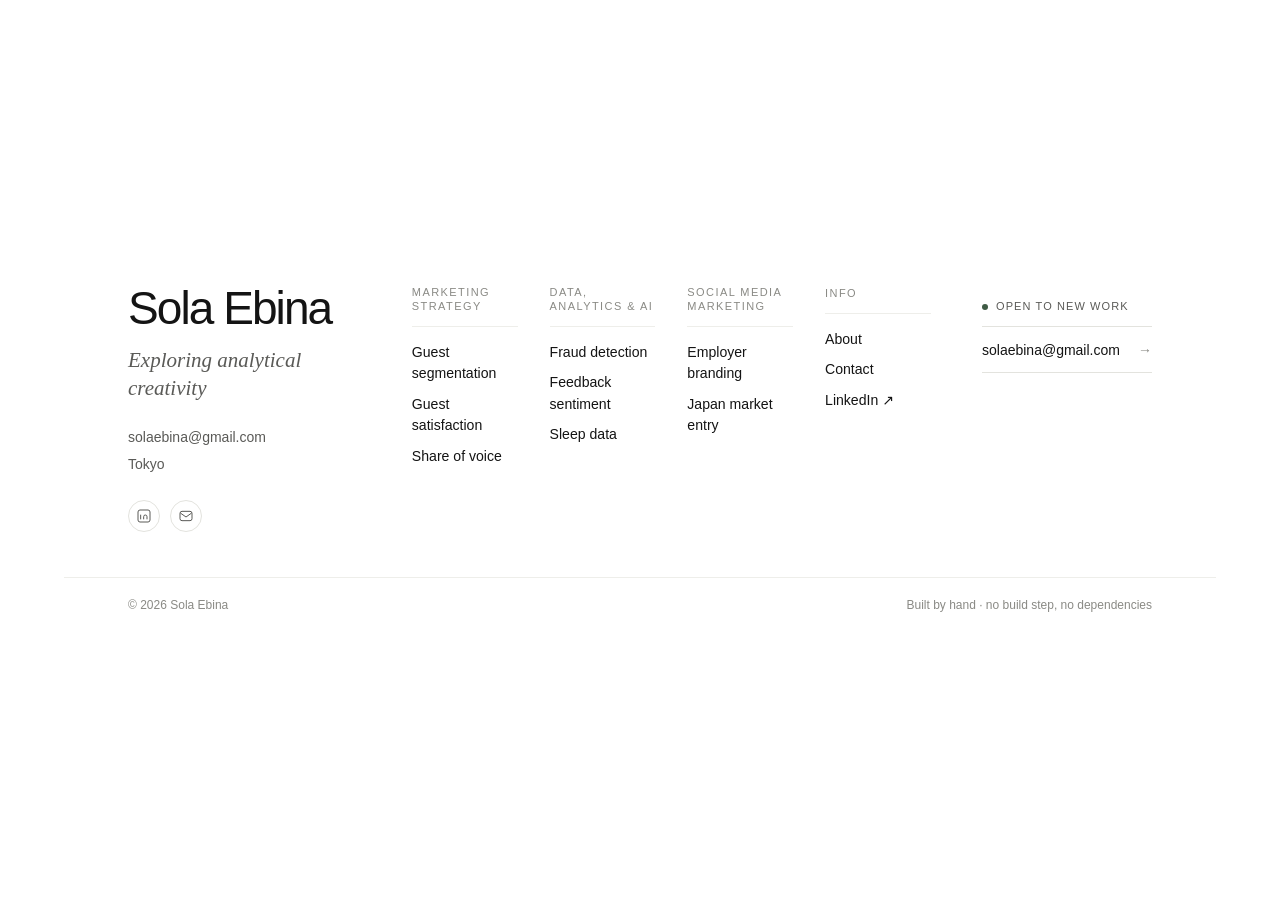
==== commit 2d9ff239: "Make the hero the sitemap block, and the site white Two changes, both asked for directly.  The hero " ====
--- a/index.html
+++ b/index.html
@@ -5,7 +5,7 @@
 <meta name="viewport" content="width=device-width, initial-scale=1">
 <title>Sola Ebina</title>
 <meta name="description" content="Sola Ebina — exploring analytical creativity. Marketing strategy, data analytics &amp; AI, social media marketing.">
-<meta name="color-scheme" content="light dark">
+<meta name="color-scheme" content="light">
 <meta property="og:title" content="Sola Ebina">
 <meta property="og:description" content="Exploring analytical creativity.">
 <meta property="og:type" content="website">
@@ -14,28 +14,11 @@
 </head>
 <body class="page-front">
 
-<main class="front">
-  <div class="front-inner">
-
-    <h1 class="front-name" data-p="name">Sola Ebina</h1>
-    <p class="front-line">Exploring analytical creativity</p>
-
-    <nav class="front-nav" data-front-nav aria-label="Disciplines">
-      <!-- built by front.js from the disciplines in content/works.js -->
-    </nav>
-
-  </div>
-
-  <footer class="front-foot">
-    <a href="about.html">About</a>
-    <a data-mailto href="mailto:solaebina@gmail.com"><span data-p="email">solaebina@gmail.com</span></a>
-    <a data-linkedin href="https://www.linkedin.com/in/solaebina/" target="_blank" rel="noopener">LinkedIn &nearr;</a>
-  </footer>
-</main>
+<main class="front" data-front><!-- the sitemap block, at hero scale --></main>
 
 <script src="content/works.js"></script>
 <script src="content.js"></script>
+<script src="app.js"></script>
 <script src="front.js"></script>
-<script src="app.js"></script>
 </body>
 </html>
--- a/styles.css
+++ b/styles.css
@@ -5,14 +5,16 @@
 
 /* ── tokens ───────────────────────────────────────────────────────────────── */
 :root {
+  color-scheme: light;          /* the site is white; don't let the OS tint it */
+
   /* paper & ink */
-  --paper:      #F6F5F1;
-  --paper-2:    #EFEEE8;
-  --ink:        #161614;
-  --ink-2:      #5C5B54;
-  --ink-3:      #8E8C82;
-  --rule:       #DEDCD3;
-  --rule-soft:  #E8E6DE;
+  --paper:      #FFFFFF;
+  --paper-2:    #F5F5F2;
+  --ink:        #141414;
+  --ink-2:      #5A5A57;
+  --ink-3:      #8A8A85;
+  --rule:       #E3E3DE;
+  --rule-soft:  #EEEEEA;
   --accent:     #3F5B45;
 
   /* type */
@@ -29,19 +31,6 @@
   --section: clamp(5rem, 11vw, 9.5rem);
 
   --ease: cubic-bezier(.22, .61, .36, 1);
-}
-
-@media (prefers-color-scheme: dark) {
-  :root {
-    --paper:     #101010;
-    --paper-2:   #171716;
-    --ink:       #ECEAE3;
-    --ink-2:     #9C9A92;
-    --ink-3:     #6B6960;
-    --rule:      #2A2A27;
-    --rule-soft: #212120;
-    --accent:    #9DBBA2;
-  }
 }
 
 /* ── reset ────────────────────────────────────────────────────────────────── */
@@ -139,97 +128,41 @@
 .head-cta:hover { border-color: var(--ink); }
 
 /* ── the front door ───────────────────────────────────────────────────────────
-   The whole page: a name, a line, and three ways in. Nothing else belongs
-   here, so it holds the viewport rather than scrolling. */
-.page-front { --max: 62rem; }
+   The hero *is* the sitemap block, at hero scale and holding the viewport.
+   One structure, used at both ends of the site. */
+.page-front { --max: 82rem; }
 
 .front {
   min-height: 100svh;
-  display: flex; flex-direction: column; justify-content: space-between;
-  gap: 3rem;
-  padding: clamp(2rem, 6vh, 3.5rem) var(--gutter);
-}
-
-.front-inner {
-  flex: 1;
   display: flex; flex-direction: column; justify-content: center;
-  width: 100%; max-width: var(--max); margin-inline: auto;
-  padding-block: clamp(2rem, 8vh, 5rem);
-}
-
-.front-name {
-  font-size: clamp(2.5rem, 7.5vw, 5.75rem);
-  line-height: 1;
-  letter-spacing: -.045em;
-  font-weight: 500;
-}
-
-.front-line {
-  margin-top: clamp(.875rem, 1.6vw, 1.25rem);
-  font-family: var(--serif);
-  font-style: italic;
-  font-size: clamp(1.125rem, 2.6vw, 1.875rem);
-  line-height: 1.25;
-  letter-spacing: -.015em;
-  color: var(--ink-2);
-}
-
-.front-nav {
-  margin-top: clamp(3rem, 9vh, 6rem);
-  border-top: 1px solid var(--rule-soft);
-}
-
-.door {
-  display: grid;
-  grid-template-columns: minmax(0, 1fr) auto 1.75rem;
-  align-items: baseline;
-  gap: 1.5rem;
-  padding: clamp(1.125rem, 2.6vw, 1.75rem) 0;
-  border-bottom: 1px solid var(--rule-soft);
-  text-decoration: none;
-  transition: opacity .3s var(--ease);
-}
-.front-nav:hover .door { opacity: .35; }
-.front-nav .door:hover { opacity: 1; }
-
-.door-name {
-  font-size: clamp(1.25rem, 3.4vw, 2.25rem);
-  line-height: 1.1;
-  letter-spacing: -.03em;
-  font-weight: 500;
-  transition: transform .45s var(--ease);
-}
-.door:hover .door-name { transform: translateX(.4rem); }
-
-.door-count {
-  font-family: var(--mono);
-  font-size: .75rem;
-  color: var(--ink-3);
-}
-
-.door-go {
-  justify-self: end;
-  font-size: 1.125rem;
-  color: var(--ink-3);
-  transition: transform .45s var(--ease), color .2s var(--ease);
-}
-.door:hover .door-go { transform: translateX(.35rem); color: var(--ink); }
-
-@media (prefers-reduced-motion: reduce) {
-  .door:hover .door-name, .door:hover .door-go { transform: none; }
-}
-
-.front-foot {
-  display: flex; flex-wrap: wrap; gap: .5rem 1.75rem;
-  width: 100%; max-width: var(--max); margin-inline: auto;
-  font-size: .8125rem;
-}
-.front-foot a {
-  color: var(--ink-2); text-decoration: none;
-  border-bottom: 1px solid transparent;
-  transition: color .2s var(--ease), border-color .2s var(--ease);
-}
-.front-foot a:hover { color: var(--ink); border-bottom-color: var(--rule); }
+  padding: clamp(1.5rem, 4vh, 3rem) var(--gutter);
+  background: var(--paper);
+}
+.front .smap-main { padding-block: 0 clamp(2rem, 5vh, 3.5rem); }
+.front .smap-base { padding-bottom: 0; }
+
+/* at hero scale the name leads, and the links come up to reading size */
+/* Scoped to the wide layout: unscoped, this out-specifies the stacking rules
+   further down and the brand would sit on top of the CTA on a phone. */
+@media (min-width: 1081px) {
+  .front .smap-main {
+    grid-template-columns: minmax(0, 1.3fr) minmax(0, 2.9fr) minmax(0, .95fr);
+  }
+}
+.front .smap-mark {
+  font-size: clamp(1.75rem, 3.7vw, 2.875rem);
+  letter-spacing: -.042em; font-weight: 500; line-height: 1.02;
+  white-space: nowrap;         /* the name is one line, never "Sola / Ebina" */
+  max-width: 100%;
+}
+.front .smap-line {
+  margin-top: clamp(.625rem, 1.2vw, 1rem);
+  font-size: clamp(1rem, 1.7vw, 1.3125rem); line-height: 1.3; max-width: 20ch;
+}
+.front .smap-col li a { font-size: clamp(.875rem, 1.1vw, 1rem); color: var(--ink); }
+.front .smap-cols:hover .smap-col li a { opacity: .4; }
+.front .smap-col li a:hover { opacity: 1; }
+.front .smap-meta li, .front .smap-mail { font-size: .875rem; }
 
 /* ── a discipline's showcase ──────────────────────────────────────────────── */
 .work-head { padding-block: clamp(2.5rem, 6vw, 4rem) clamp(2rem, 5vw, 3rem); }
@@ -336,16 +269,130 @@
 }
 .contact-links a:hover { border-color: var(--ink); }
 
-/* ── footer ───────────────────────────────────────────────────────────────── */
-.site-foot a { color: inherit; text-decoration: none; }
-.site-foot a:hover { color: var(--ink-2); }
-
+/* ── footer ───────────────────────────────────────────────────────────────────
+   A sitemap on the same paper as the page. With no colour change to lean on,
+   the structure comes from rules, column rhythm and type weight. */
 .site-foot {
+  margin-top: clamp(4rem, 9vw, 7rem);
+  border-top: 1px solid var(--rule);
+  background: var(--paper);
+}
+
+.smap-main {
+  display: grid;
+  grid-template-columns: minmax(0, 1.05fr) minmax(0, 2.6fr) minmax(0, .95fr);
+  gap: clamp(2rem, 4vw, 3.5rem);
+  padding-block: clamp(2.5rem, 5vw, 4rem);
+}
+
+/* ── who ──────────────────────────────────────────────────────────────────── */
+.smap-mark {
+  display: inline-block;
+  font-size: 1.0625rem; font-weight: 600; letter-spacing: -.02em;
+  text-decoration: none;
+}
+.smap-line {
+  margin-top: .5rem;
+  font-family: var(--serif); font-style: italic;
+  font-size: .9375rem; line-height: 1.4; color: var(--ink-2);
+  max-width: 22ch;
+}
+
+.smap-meta { margin-top: 1.5rem; display: grid; gap: .3125rem; }
+.smap-meta li { font-size: .8125rem; color: var(--ink-2); }
+.smap-meta a { text-decoration: none; }
+.smap-meta a:hover { color: var(--ink); }
+
+.smap-social { margin-top: 1.5rem; display: flex; gap: .625rem; }
+.smap-social a {
+  display: grid; place-items: center;
+  width: 2rem; height: 2rem;
+  border: 1px solid var(--rule); border-radius: 50%;
+  color: var(--ink-2);
+  transition: color .2s var(--ease), border-color .2s var(--ease);
+}
+.smap-social a:hover { color: var(--ink); border-color: var(--ink-3); }
+.smap-social svg { width: 1rem; height: 1rem; }
+
+/* ── the sitemap ──────────────────────────────────────────────────────────── */
+.smap-cols {
+  display: grid;
+  grid-template-columns: repeat(4, minmax(0, 1fr));
+  gap: clamp(1.5rem, 2.5vw, 2.25rem);
+}
+
+.smap-head {
+  display: flex; align-items: flex-end;
+  min-height: 2.6em;            /* two lines, so every rule aligns */
+  font-size: .6875rem; line-height: 1.3; letter-spacing: .13em;
+  text-transform: uppercase;
+  font-weight: 500; color: var(--ink-3);
+  padding-bottom: .75rem; margin-bottom: .875rem;
+  border-bottom: 1px solid var(--rule-soft);
+}
+.smap-head a { text-decoration: none; transition: color .2s var(--ease); }
+.smap-head a:hover { color: var(--ink); }
+
+.smap-col ul { display: grid; gap: .5625rem; }
+.smap-col li { line-height: 1.35; }
+.smap-col li a {
+  font-size: .8125rem; color: var(--ink-2); text-decoration: none;
+  transition: color .2s var(--ease);
+}
+.smap-col li a:hover { color: var(--ink); }
+
+/* ── the ask ──────────────────────────────────────────────────────────────── */
+.smap-status {
+  display: flex; align-items: flex-end; gap: .5rem;
+  min-height: 2.6em;            /* matches .smap-head, so the rules line up */
+  font-size: .6875rem; line-height: 1.3; letter-spacing: .1em;
+  text-transform: uppercase;
+  color: var(--ink-2);
+}
+.smap-status i { margin-bottom: .3em; }
+.smap-status i {
+  width: 6px; height: 6px; border-radius: 50%; background: var(--accent);
+}
+
+.smap-mail {
+  display: flex; align-items: baseline; justify-content: space-between; gap: 1rem;
+  margin-top: .75rem; padding: .75rem 0 .6875rem;
+  border-top: 1px solid var(--rule);
+  border-bottom: 1px solid var(--rule);
+  font-size: .8125rem; text-decoration: none;
+  transition: border-color .2s var(--ease);
+}
+.smap-mail:hover { border-color: var(--ink-3); }
+.smap-mail .smap-arrow { color: var(--ink-3); transition: transform .35s var(--ease); }
+.smap-mail:hover .smap-arrow { transform: translateX(.25rem); }
+@media (prefers-reduced-motion: reduce) { .smap-mail:hover .smap-arrow { transform: none; } }
+
+/* ── the legal line ───────────────────────────────────────────────────────── */
+.smap-base {
   display: flex; flex-wrap: wrap; gap: .5rem 1.5rem;
-  justify-content: space-between;
-  padding: 1.75rem var(--gutter);
-  border-top: 1px solid var(--rule);
+  align-items: center; justify-content: space-between;
+  padding-block: 1.125rem;
+  border-top: 1px solid var(--rule-soft);
   font-size: .75rem; color: var(--ink-3);
+}
+.smap-built { color: var(--ink-3); }
+
+.smap-top {
+  font: inherit; color: var(--ink-3);
+  background: none; border: 0; padding: 0; cursor: pointer;
+  transition: color .2s var(--ease);
+}
+.smap-top:hover { color: var(--ink); }
+
+@media (max-width: 1080px) {
+  .smap-main { grid-template-columns: minmax(0, 1fr) minmax(0, 1fr); }
+  .smap-cols { grid-column: 1 / -1; order: 3; }
+  .smap-cta  { order: 2; }
+}
+@media (max-width: 680px) {
+  .smap-main { grid-template-columns: minmax(0, 1fr); }
+  .smap-cols { grid-template-columns: repeat(2, minmax(0, 1fr)); gap: 2rem 1.25rem; }
+  .smap-base { justify-content: flex-start; }
 }
 
 /* ── case study page ──────────────────────────────────────────────────────── */
